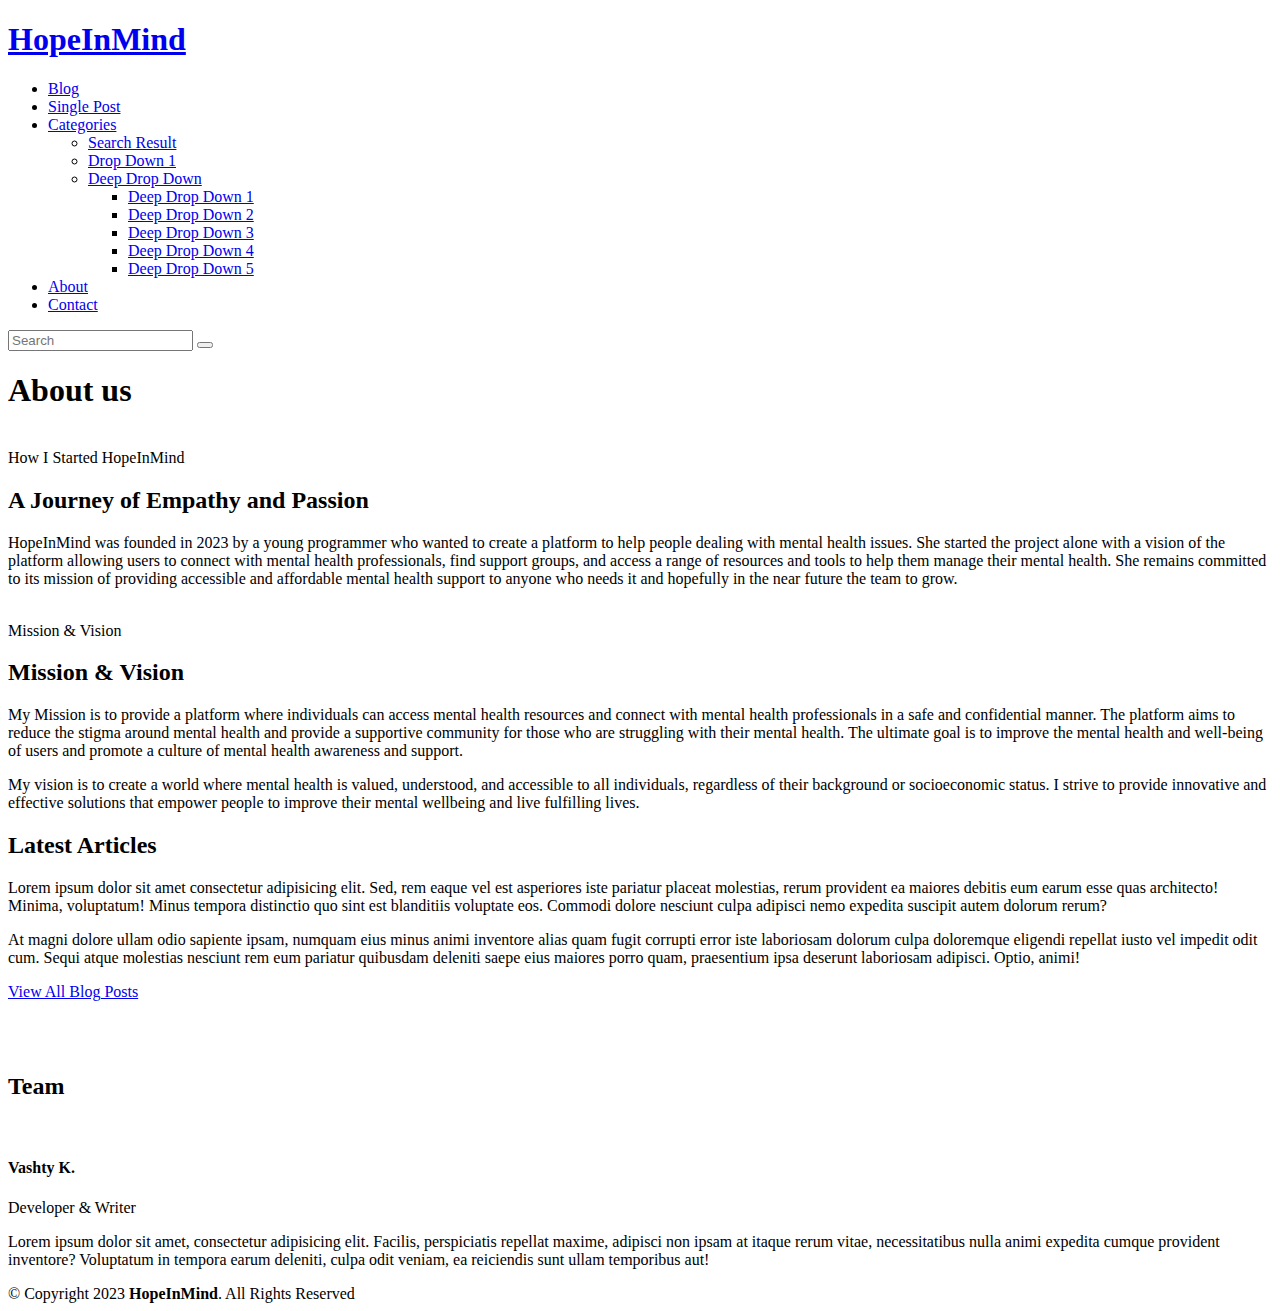
==== templates/about.html @ d7f48a9a "." ====
<!DOCTYPE html>
<html lang="en">

  <head>
    <meta charset="utf-8">
    <meta content="width=device-width, initial-scale=1.0" name="viewport">

    <title>HopeInMind</title>
    <meta content="" name="description">
    <meta content="" name="keywords">

    <!-- Favicons -->
    <link href="/static/images/favicon.png" rel="icon">
    <link href="/static/images/apple-touch-icon.png" rel="apple-touch-icon">

    <!-- Google Fonts -->
    <link rel="preconnect" href="https://fonts.googleapis.com">
    <link rel="preconnect" href="https://fonts.gstatic.com" crossorigin>
    <link
        href="https://fonts.googleapis.com/css2?family=EB+Garamond:wght@400;500&family=Inter:wght@400;500&family=Playfair+Display:ital,wght@0,400;0,700;1,400;1,700&display=swap"
        rel="stylesheet">

    <!-- Vendor CSS Files -->
    <link href="/static/vendor/bootstrap/css/bootstrap.min.css" rel="stylesheet">
    <link href="/static/vendor/bootstrap-icons/bootstrap-icons.css" rel="stylesheet">
    <link href="/static/vendor/swiper/swiper-bundle.min.css" rel="stylesheet">
    <link href="/static/vendor/glightbox/css/glightbox.min.css" rel="stylesheet">
    <link href="/static/vendor/aos/aos.css" rel="stylesheet">

    <!-- Template Main CSS Files -->
    <link href="/static/css/variables.css" rel="stylesheet">
    <link href="/static/css/main.css" rel="stylesheet">
  </head>

  <body>

    <!-- ======= Header ======= -->
    <header id="header" class="header d-flex align-items-center fixed-top">
      <div class="container-fluid container-xl d-flex align-items-center justify-content-between">

        <a href="index.html" class="logo d-flex align-items-center">
          <!-- Uncomment the line below if you also wish to use an image logo -->
          <!-- <img src="/static/images/logo.png" alt=""> -->
          <h1>HopeInMind</h1>
        </a>

        <nav id="navbar" class="navbar">
          <ul>
            <li><a href="index.html">Blog</a></li>
            <li><a href="single-post.html">Single Post</a></li>
            <li class="dropdown"><a href="category.html"><span>Categories</span> <i
                    class="bi bi-chevron-down dropdown-indicator"></i></a>
              <ul>
                <li><a href="search-result.html">Search Result</a></li>
                <li><a href="#">Drop Down 1</a></li>
                <li class="dropdown"><a href="#"><span>Deep Drop Down</span> <i
                        class="bi bi-chevron-down dropdown-indicator"></i></a>
                  <ul>
                    <li><a href="#">Deep Drop Down 1</a></li>
                    <li><a href="#">Deep Drop Down 2</a></li>
                    <li><a href="#">Deep Drop Down 3</a></li>
                    <li><a href="#">Deep Drop Down 4</a></li>
                    <li><a href="#">Deep Drop Down 5</a></li>
                  </ul>
              </ul>
            </li>

            <li><a href="about.html">About</a></li>
            <li><a href="contact.html">Contact</a></li>
          </ul>
        </nav><!-- .navbar -->

        <div class="position-relative">
          <a href="#" class="mx-2"><span class="bi-facebook"></span></a>
          <a href="#" class="mx-2"><span class="bi-twitter"></span></a>
          <a href="#" class="mx-2"><span class="bi-instagram"></span></a>

          <a href="#" class="mx-2 js-search-open"><span class="bi-search"></span></a>
          <i class="bi bi-list mobile-nav-toggle"></i>

          <!-- ======= Search Form ======= -->
          <div class="search-form-wrap js-search-form-wrap">
            <form action="search-result.html" class="search-form">
              <span class="icon bi-search"></span>
              <input type="text" placeholder="Search" class="form-control">
              <button class="btn js-search-close"><span class="bi-x"></span></button>
            </form>
          </div><!-- End Search Form -->

        </div>

      </div>

    </header><!-- End Header -->

    <main id="main">
      <section>
        <div class="container" data-aos="fade-up">
          <div class="row">
            <div class="col-lg-12 text-center mb-5">
              <h1 class="page-title">About us</h1>
            </div>
          </div>

          <div class="row mb-5">

            <div class="d-md-flex post-entry-2 half">
              <a href="#" class="me-4 thumbnail">
                <img src="/static/images/Premium Vector Pajama party.jpeg" alt="" class="images-fluid">
              </a>
              <div class="ps-md-5 mt-4 mt-md-0">
                <div class="post-meta mt-4">How I Started HopeInMind</div>
                <h2 class="mb-4 display-4">A Journey of Empathy and Passion</h2>

                <p>
                  HopeInMind was founded in 2023 by a young programmer who wanted to create a platform to
                  help people dealing with mental health issues.

                  She started the project alone with a vision of the
                  platform allowing users to connect with mental health professionals, find support groups, and access a
                  range of resources and
                  tools to help them manage their mental health.

                  She remains committed to its mission of providing accessible and affordable mental health support to
                  anyone who needs it and hopefully in the near future the team to grow.
                </p>
              </div>
            </div>

            <div class="d-md-flex post-entry-2 half mt-5">
              <a href="#" class="me-4 thumbnail order-2">
                <img src="/static/img/alex-shute-eVhVt7YcMfM-mision.jpg" alt="" class="img-fluid">
              </a>
              <div class="pe-md-5 mt-4 mt-md-0">
                <div class="post-meta mt-4">Mission &amp; Vision</div>
                <h2 class="mb-4 display-4">Mission &amp; Vision</h2>

                <p>
                  My Mission is to provide a platform where individuals can access mental health resources and connect
                  with mental health professionals in a safe and confidential manner. The platform aims to reduce the
                  stigma around mental health and provide a supportive community for those who are struggling with their
                  mental health. The ultimate goal is to improve the mental health and well-being of users and promote a
                  culture of mental health awareness and support.
                </p>
                <p>
                  My vision is to create a world where mental health is valued, understood, and accessible to all
                  individuals, regardless of their background or socioeconomic status. I strive to provide innovative
                  and effective solutions that empower people to improve their mental wellbeing and live fulfilling
                  lives.
                </p>
              </div>
            </div>

          </div>

        </div>
      </section>

      <section class="mb-5 bg-light py-5">
        <div class="container" data-aos="fade-up">
          <div class="row justify-content-between align-items-lg-center">
            <div class="col-lg-5 mb-4 mb-lg-0">
              <h2 class="display-4 mb-4">Latest Articles</h2>
              <p>Lorem ipsum dolor sit amet consectetur adipisicing elit. Sed, rem eaque vel est asperiores iste
                pariatur placeat molestias, rerum provident ea maiores debitis eum earum esse quas architecto! Minima,
                voluptatum! Minus tempora distinctio quo sint est blanditiis voluptate eos. Commodi dolore nesciunt
                culpa adipisci nemo expedita suscipit autem dolorum rerum?</p>
              <p>At magni dolore ullam odio sapiente ipsam, numquam eius minus animi inventore alias quam fugit corrupti
                error iste laboriosam dolorum culpa doloremque eligendi repellat iusto vel impedit odit cum. Sequi atque
                molestias nesciunt rem eum pariatur quibusdam deleniti saepe eius maiores porro quam, praesentium ipsa
                deserunt laboriosam adipisci. Optio, animi!</p>
              <p><a href="#" class="more">View All Blog Posts</a></p>
            </div>
            <div class="col-lg-6">
              <div class="row">
                <div class="col-6">
                  <img src="/static/images/matt-flores-thingwillbefine.jpg" alt="" class="images-fluid mb-4">
                </div>
                <div class="col-6 mt-4">
                  <img src="/static/images/ron-hope.jpg" alt="" class="images-fluid mb-4">
                </div>
              </div>
            </div>
          </div>
        </div>
      </section>

      <section>
        <div class="container" data-aos="fade-up">
          <div class="row">
            <div class="col-12 text-center mb-5">
              <div class="row justify-content-center">
                <div class="col-lg-6">
                  <h2 class="display-4"> Team</h2>
                  <div class="col-lg-4 text-center mb-5">
                    <img src="/static/images/Young Woman free vector icons designed by catkuro.png" alt=""
                        class="images-fluid rounded-circle w-50 mb-4">
                    <h4>Vashty K.</h4>
                    <span class="d-block mb-3 text-uppercase">Developer &amp; Writer</span>
                    <p>Lorem ipsum dolor sit amet, consectetur adipisicing elit. Facilis, perspiciatis repellat maxime,
                      adipisci non ipsam at itaque rerum vitae, necessitatibus nulla animi expedita cumque provident
                      inventore? Voluptatum in tempora earum deleniti, culpa odit veniam, ea reiciendis sunt ullam
                      temporibus
                      aut!</p>
                  </div>

                </div>
              </div>
            </div>
            <!-- <div class="col-lg-4 text-center mb-5">
              <img src="/static/img/person-2.jpg" alt="" class="img-fluid rounded-circle w-50 mb-4">
                <h4>Wade Warren</h4>
                <span class="d-block mb-3 text-uppercase">Founder, VP</span>
                <p>Lorem ipsum dolor sit amet, consectetur adipisicing elit. Facilis, perspiciatis repellat maxime,
                  adipisci non ipsam at itaque rerum vitae, necessitatibus nulla animi expedita cumque provident
                  inventore? Voluptatum in tempora earum deleniti, culpa odit veniam, ea reiciendis sunt ullam
                  temporibus
                  aut!</p>
            </div> -->
          </div>
        </div>
        </div>
      </section>

    </main><!-- End #main -->

    <!-- ======= Footer ======= -->
    <footer id="footer" class="footer">
      <div class="footer-legal">
        <div class="container">

          <div class="row justify-content-between">
            <div class="col-md-6 text-center text-md-start mb-3 mb-md-0">
              <div class="copyright">
                © Copyright 2023 <strong><span> HopeInMind</span></strong>. All Rights Reserved
              </div>

            </div>

            <div class="col-md-6">
              <div class="social-links mb-3 mb-lg-0 text-center text-md-end">
                <a href="#" class="twitter"><i class="bi bi-twitter"></i></a>
                <a href="#" class="facebook"><i class="bi bi-facebook"></i></a>
                <a href="#" class="instagram"><i class="bi bi-instagram"></i></a>
                <a href="#" class="google-plus"><i class="bi bi-skype"></i></a>
                <a href="#" class="linkedin"><i class="bi bi-linkedin"></i></a>
              </div>

            </div>

          </div>

        </div>
      </div>

    </footer>

    <a href="#" class="scroll-top d-flex align-items-center justify-content-center"><i
          class="bi bi-arrow-up-short"></i></a>

    <!-- Vendor JS Files -->
    <script src="/static/vendor/bootstrap/js/bootstrap.bundle.min.js"></script>
    <script src="/static/vendor/swiper/swiper-bundle.min.js"></script>
    <script src="/static/vendor/glightbox/js/glightbox.min.js"></script>
    <script src="/static/vendor/aos/aos.js"></script>
    <script src="/static/vendor/php-email-form/validate.js"></script>

    <!-- Template Main JS File -->
    <script src="/static/js/main.js"></script>

  </body>

</html>
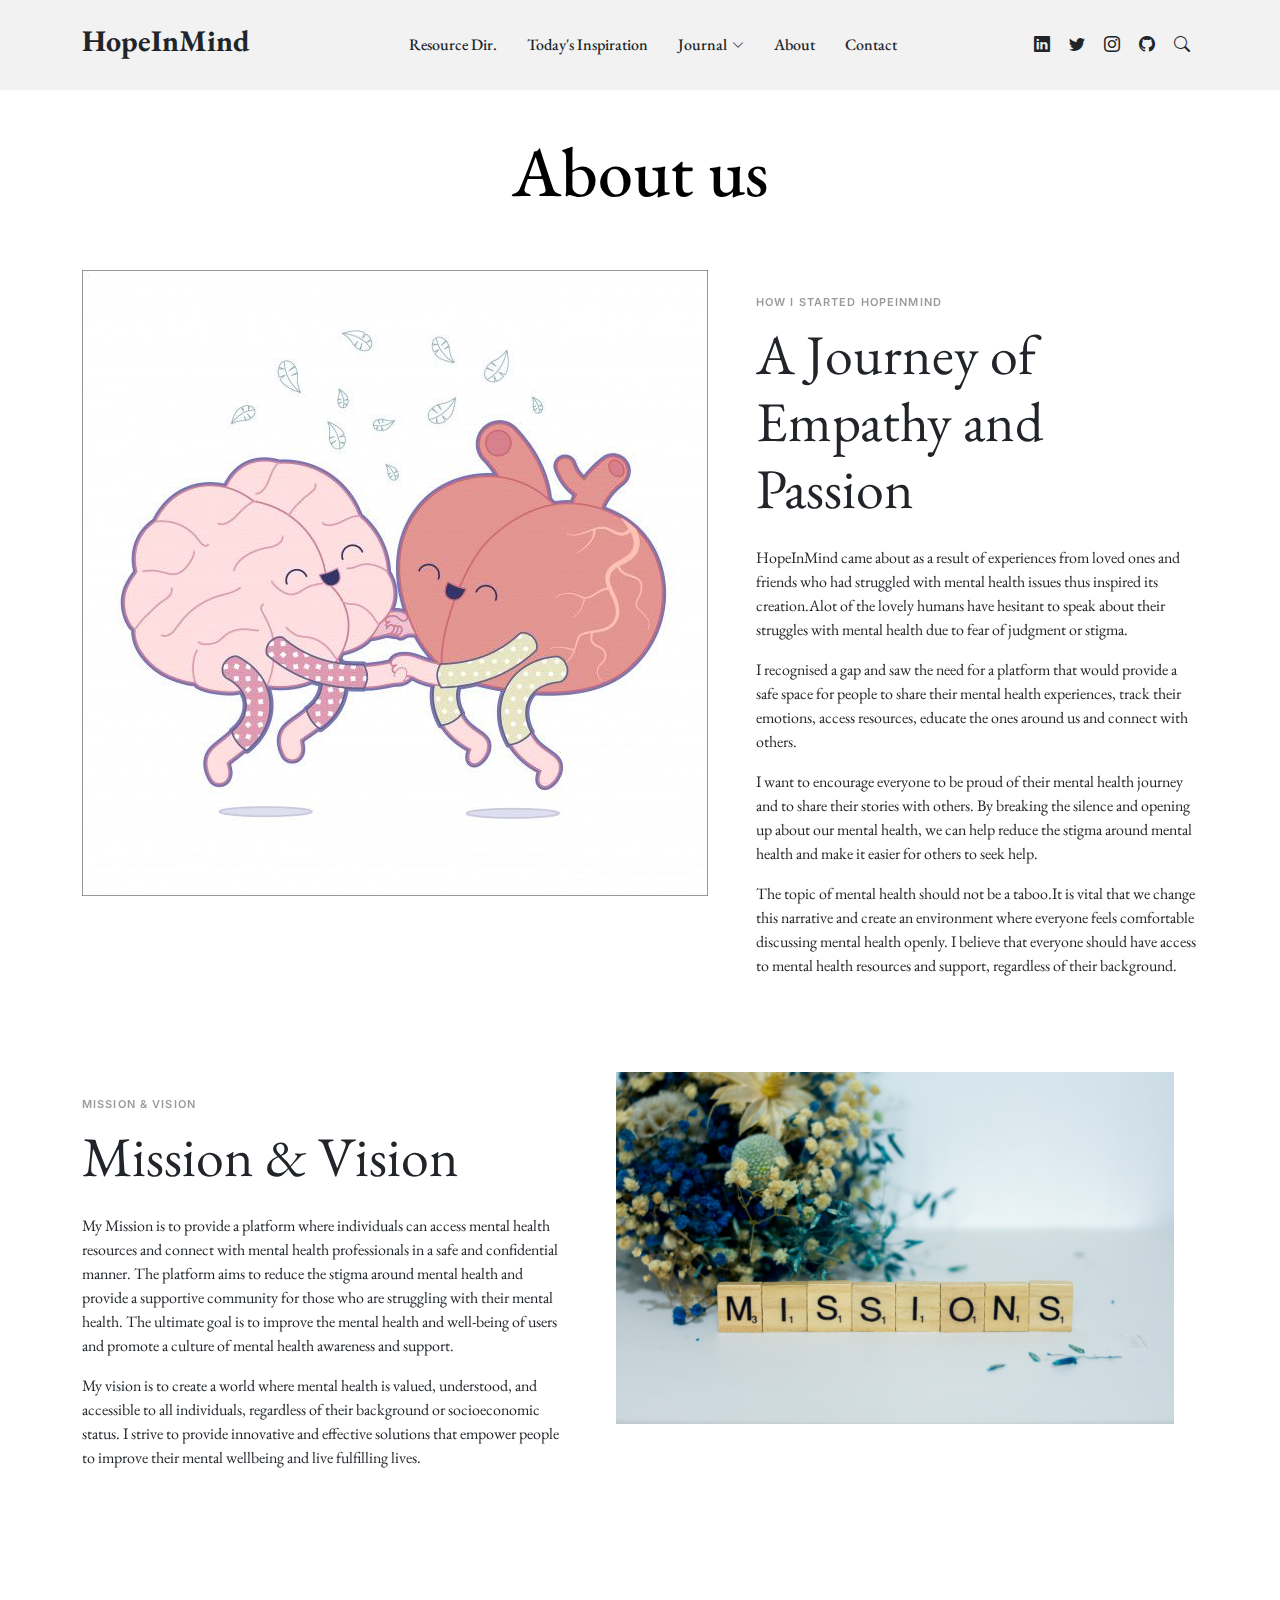
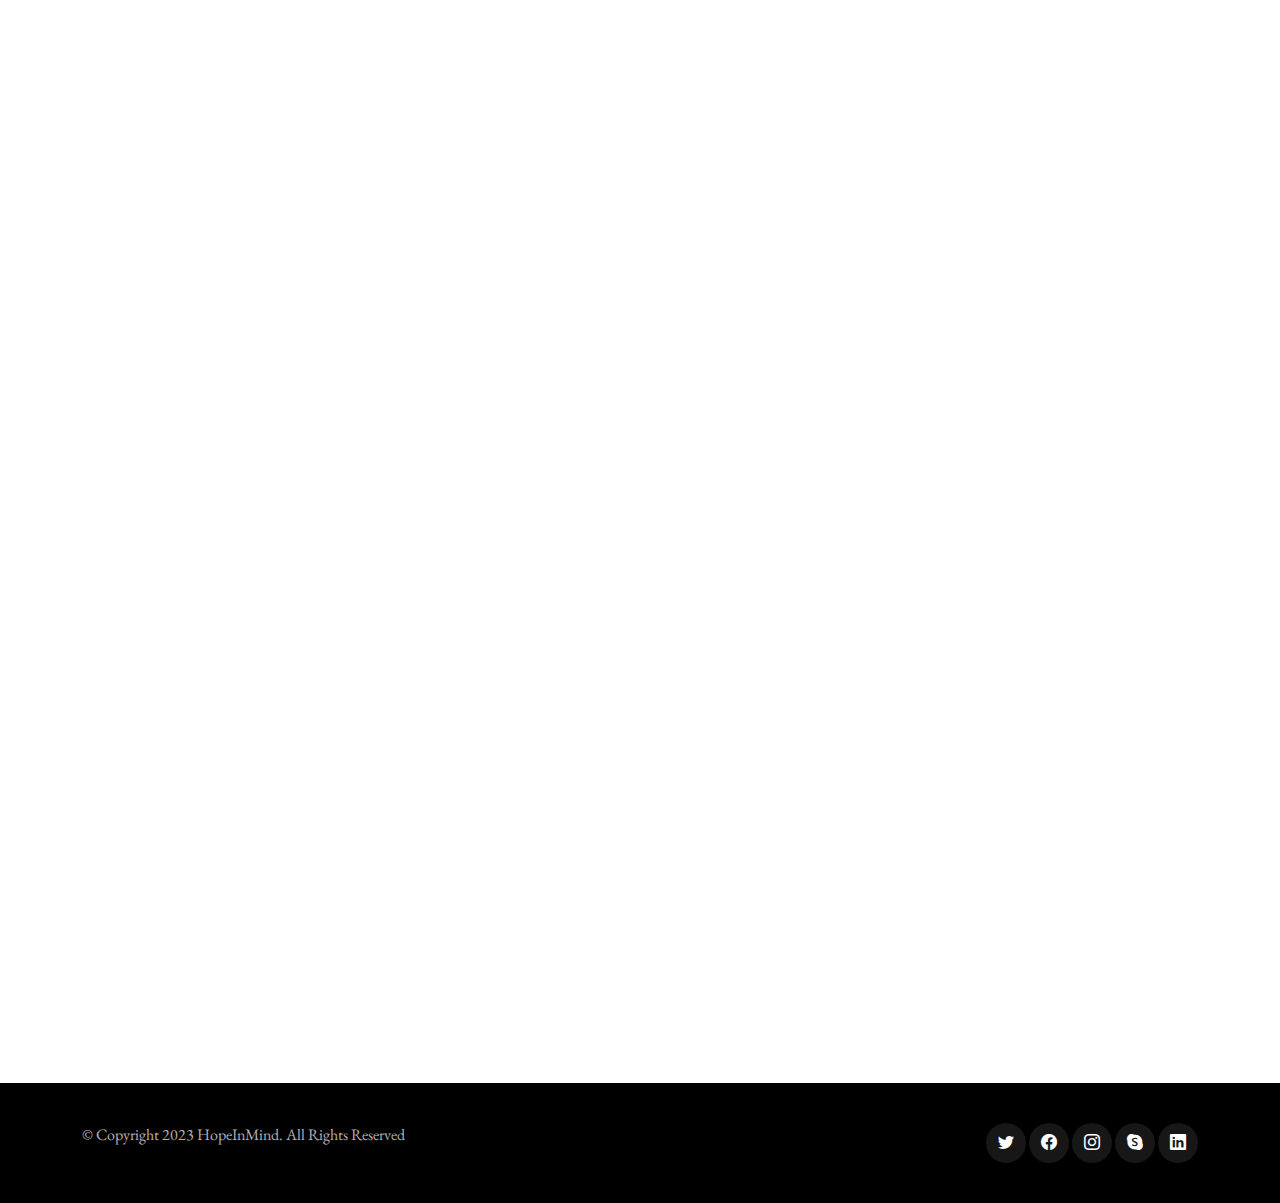
==== commit 46b4c0a4: "templates/" ====
--- a/templates/about.html
+++ b/templates/about.html
@@ -38,7 +38,7 @@
     <header id="header" class="header d-flex align-items-center fixed-top">
       <div class="container-fluid container-xl d-flex align-items-center justify-content-between">
 
-        <a href="index.html" class="logo d-flex align-items-center">
+        <a href="home.html" class="logo d-flex align-items-center">
           <!-- Uncomment the line below if you also wish to use an image logo -->
           <!-- <img src="/static/images/logo.png" alt=""> -->
           <h1>HopeInMind</h1>
@@ -46,22 +46,16 @@
 
         <nav id="navbar" class="navbar">
           <ul>
-            <li><a href="index.html">Blog</a></li>
-            <li><a href="single-post.html">Single Post</a></li>
-            <li class="dropdown"><a href="category.html"><span>Categories</span> <i
+            <li><a href="home.html">Resource Dir.</a></li>
+            <li><a href="single-post.html">Today's Inspiration</a></li>
+            <li class="dropdown"><a href="category.html"><span>Journal</span> <i
                     class="bi bi-chevron-down dropdown-indicator"></i></a>
               <ul>
+
+                <li><a href="#">Account </a></li>
+                <li><a href="#">Mood Tracker </a></li>
+                <li><a href="#">Mood Journal </a></li>
                 <li><a href="search-result.html">Search Result</a></li>
-                <li><a href="#">Drop Down 1</a></li>
-                <li class="dropdown"><a href="#"><span>Deep Drop Down</span> <i
-                        class="bi bi-chevron-down dropdown-indicator"></i></a>
-                  <ul>
-                    <li><a href="#">Deep Drop Down 1</a></li>
-                    <li><a href="#">Deep Drop Down 2</a></li>
-                    <li><a href="#">Deep Drop Down 3</a></li>
-                    <li><a href="#">Deep Drop Down 4</a></li>
-                    <li><a href="#">Deep Drop Down 5</a></li>
-                  </ul>
               </ul>
             </li>
 
@@ -71,9 +65,10 @@
         </nav><!-- .navbar -->
 
         <div class="position-relative">
-          <a href="#" class="mx-2"><span class="bi-facebook"></span></a>
+          <a href="#" class="mx-2"><span class="bi-linkedin"></span></a>
           <a href="#" class="mx-2"><span class="bi-twitter"></span></a>
           <a href="#" class="mx-2"><span class="bi-instagram"></span></a>
+          <a href="https://github.com/IVashty" class="mx-2"><span class="bi-github"></span></a>
 
           <a href="#" class="mx-2 js-search-open"><span class="bi-search"></span></a>
           <i class="bi bi-list mobile-nav-toggle"></i>
@@ -94,6 +89,7 @@
     </header><!-- End Header -->
 
     <main id="main">
+
       <section>
         <div class="container" data-aos="fade-up">
           <div class="row">
@@ -105,7 +101,7 @@
           <div class="row mb-5">
 
             <div class="d-md-flex post-entry-2 half">
-              <a href="#" class="me-4 thumbnail">
+              <a href="#" class="me-12 thumbnail">
                 <img src="/static/images/Premium Vector Pajama party.jpeg" alt="" class="images-fluid">
               </a>
               <div class="ps-md-5 mt-4 mt-md-0">
@@ -113,7 +109,7 @@
                 <h2 class="mb-4 display-4">A Journey of Empathy and Passion</h2>
 
                 <p>
-                  HopeInMind was founded in 2023 by a young programmer who wanted to create a platform to
+                  <!-- HopeInMind was founded in 2023 by a young programmer who wanted to create a platform to
                   help people dealing with mental health issues.
 
                   She started the project alone with a vision of the
@@ -122,14 +118,40 @@
                   tools to help them manage their mental health.
 
                   She remains committed to its mission of providing accessible and affordable mental health support to
-                  anyone who needs it and hopefully in the near future the team to grow.
+                  anyone who needs it and hopefully in the near future the team to grow. -->
+
+                  HopeInMind came about as a result of experiences from loved ones and friends who had struggled with
+                  mental health issues
+                  thus inspired its creation.Alot of the lovely humans have hesitant to speak about their struggles with
+                  mental health due to fear of judgment or stigma.
+                </p>
+                <p>
+                  I recognised a
+                  gap and saw the need for a platform that would provide a safe space for people to share their mental
+                  health experiences,
+                  track their emotions, access resources, educate the ones around us and connect with others.
+                </p>
+                <p>
+                  I want to encourage everyone to be proud of their mental health journey and to share their stories
+                  with others. By
+                  breaking the silence and opening up about our mental health, we can help reduce the stigma around
+                  mental health and make
+                  it easier for others to seek help.
+                </p>
+
+                <p>
+                  The topic of mental health should not be a taboo.It is vital that we change this narrative and create
+                  an environment where everyone feels comfortable discussing mental
+                  health openly.
+                  I believe that everyone should have access to mental health resources and support, regardless of their
+                  background.
                 </p>
               </div>
             </div>
 
             <div class="d-md-flex post-entry-2 half mt-5">
               <a href="#" class="me-4 thumbnail order-2">
-                <img src="/static/img/alex-shute-eVhVt7YcMfM-mision.jpg" alt="" class="img-fluid">
+                <img src="/static/images/alex-shute-eVhVt7YcMfM-mision.jpg" alt="" class="img-fluid">
               </a>
               <div class="pe-md-5 mt-4 mt-md-0">
                 <div class="post-meta mt-4">Mission &amp; Vision</div>
@@ -150,79 +172,198 @@
                 </p>
               </div>
             </div>
-
-          </div>
-
+          </div>
         </div>
       </section>
 
-      <section class="mb-5 bg-light py-5">
-        <div class="container" data-aos="fade-up">
-          <div class="row justify-content-between align-items-lg-center">
-            <div class="col-lg-5 mb-4 mb-lg-0">
-              <h2 class="display-4 mb-4">Latest Articles</h2>
-              <p>Lorem ipsum dolor sit amet consectetur adipisicing elit. Sed, rem eaque vel est asperiores iste
-                pariatur placeat molestias, rerum provident ea maiores debitis eum earum esse quas architecto! Minima,
-                voluptatum! Minus tempora distinctio quo sint est blanditiis voluptate eos. Commodi dolore nesciunt
-                culpa adipisci nemo expedita suscipit autem dolorum rerum?</p>
-              <p>At magni dolore ullam odio sapiente ipsam, numquam eius minus animi inventore alias quam fugit corrupti
-                error iste laboriosam dolorum culpa doloremque eligendi repellat iusto vel impedit odit cum. Sequi atque
-                molestias nesciunt rem eum pariatur quibusdam deleniti saepe eius maiores porro quam, praesentium ipsa
-                deserunt laboriosam adipisci. Optio, animi!</p>
-              <p><a href="#" class="more">View All Blog Posts</a></p>
-            </div>
-            <div class="col-lg-6">
-              <div class="row">
-                <div class="col-6">
-                  <img src="/static/images/matt-flores-thingwillbefine.jpg" alt="" class="images-fluid mb-4">
-                </div>
-                <div class="col-6 mt-4">
-                  <img src="/static/images/ron-hope.jpg" alt="" class="images-fluid mb-4">
-                </div>
-              </div>
-            </div>
-          </div>
-        </div>
-      </section>
 
       <section>
         <div class="container" data-aos="fade-up">
           <div class="row">
             <div class="col-12 text-center mb-5">
               <div class="row justify-content-center">
+                <h2 class="display-4">Features</h2>
+                <!-- <div class="col-lg-6">
+
+                  <p>Lorem ipsum dolor sit amet consectetur adipisicing elit. Nihil sint sed, fugit distinctio ad eius itaque deserunt doloribus harum excepturi laudantium sit officiis et eaque blanditiis. Dolore natus excepturi recusandae.</p>
+                </div> -->
+              </div>
+            </div>
+            <div class="col-lg-4 text-center mb-5">
+              <img src="/static/images/tim-marshall-cAtzHUz7Z8g-redlove.jpg" alt=""
+                  class="img-fluid bi-square w-50 mb-4" />
+              <h4>Support groups</h4>
+              <!-- <span class="d-block mb-3 text-uppercase">Founder &amp; CEO</span> -->
+              <p>
+                Support groups where you can connect with peers who are going
+                through similar experiences. These groups provide a safe and
+                supportive environment where you can share your thoughts and
+                feelings, receive validation and empathy, and give and receive
+                support. This feature can help you feel less isolated and alone,
+                and provide you with a sense of community and belonging.
+              </p>
+            </div>
+            <div class="col-lg-4 text-center mb-5">
+              <img src="/static/images/blake-wisz-Bf_ItbkEBjI-backgrond.jpg" alt=""
+                  class="img-fluid square w-50 mb-4" />
+              <h4>Mood Journaling</h4>
+              <!-- <span class="d-block mb-3 text-uppercase">Founder, VP</span> -->
+              <p>
+                This feature allows you to log your mood and write down your
+                thoughts and feelings, giving you a chance to reflect on your
+                mental and emotional state.This feature can help you identify
+                patterns in your emotions and track your progress over time.You
+                can also set reminders to log your mood at specific times of the
+                day or whenever you feel like it.
+              </p>
+            </div>
+            <div class="col-lg-4 text-center mb-5">
+              <img src="/static/images/kimberly-farmer-lUaaKCUANVI-read.jpg" alt=""
+                  class="img-fluid square w-50 mb-4" />
+              <h4>Mental Health Resources</h4>
+              <!-- <span class="d-block mb-3 text-uppercase">Editor Staff</span> -->
+              <p>
+                This feature provides access to a wide range of mental health
+                resources, including articles, videos, podcasts, and more. These
+                resources cover a variety of topics related to mental health,
+                such as anxiety, depression, stress, and self-care. You can
+                browse through the resources and find the ones that resonate
+                with you the most. This feature can help you educate yourself
+                about mental health and find strategies for managing your mental
+                and emotional wellbeing.
+              </p>
+            </div>
+            <!-- <div class="col-lg-4 text-center mb-5">
+                  <img src="assets/img/person-4.jpg" alt="" class="img-fluid rounded-circle w-50 mb-4">
+                  <h4>Cameron Williamson</h4>
+                  <span class="d-block mb-3 text-uppercase">Editor Staff</span>
+                  <p>Lorem ipsum dolor sit amet, consectetur adipisicing elit. Facilis, perspiciatis repellat maxime, adipisci non ipsam at itaque rerum vitae, necessitatibus nulla animi expedita cumque provident inventore? Voluptatum in tempora earum deleniti, culpa odit veniam, ea reiciendis sunt ullam temporibus aut!</p>
+                </div>
+                <div class="col-lg-4 text-center mb-5">
+                  <img src="assets/img/person-5.jpg" alt="" class="img-fluid rounded-circle w-50 mb-4">
+                  <h4>Cameron Williamson</h4>
+                  <span class="d-block mb-3 text-uppercase">Editor Staff</span>
+                  <p>Lorem ipsum dolor sit amet, consectetur adipisicing elit. Facilis, perspiciatis repellat maxime, adipisci non ipsam at itaque rerum vitae, necessitatibus nulla animi expedita cumque provident inventore? Voluptatum in tempora earum deleniti, culpa odit veniam, ea reiciendis sunt ullam temporibus aut!</p>
+                </div>
+                <div class="col-lg-4 text-center mb-5">
+                  <img src="assets/img/person-6.jpg" alt="" class="img-fluid rounded-circle w-50 mb-4">
+                  <h4>Cameron Williamson</h4>
+                  <span class="d-block mb-3 text-uppercase">Editor Staff</span>
+                  <p>Lorem ipsum dolor sit amet, consectetur adipisicing elit. Facilis, perspiciatis repellat maxime, adipisci non ipsam at itaque rerum vitae, necessitatibus nulla animi expedita cumque provident inventore? Voluptatum in tempora earum deleniti, culpa odit veniam, ea reiciendis sunt ullam temporibus aut!</p>
+                </div> -->
+          </div>
+        </div>
+      </section>
+
+      <section>
+        <div class="container" data-aos="fade-up">
+          <div class="col-lg-12 text-center mb-5">
+            <h1 class="page-title">The Team</h1>
+          </div>
+          <div class="newWrapper">
+            <div class="person1" style="float:left; display:inline-block; ">
+              <span style="float:left;width: 30%;">
+                <img src="/static/images/DALL·E 2023-03-28 18.23.37 - beautiful black girrl with lovely eyes but teary that looks anxious and is introvert.png"
+                    alt="" class="img-fluid bi-square w-40 mb-4" />
+              </span>
+              <span style="float:right;width: 60%;">
+                <h4>Vashty Kuria</h4>
+                <span class="d-block mb-3 text-uppercase">Founder &amp; Writer</span>
+                <p style="float:center; display:block;">
+                  I am a young programmer who wants to create a platform to
+                  help people dealing with mental health issues by providing
+                  sourced support and resources to anyone in need.I realized
+                  that many people struggled to access affordable and
+                  accessible mental health resources.Currently, the project is solely led by me, but my hope is to
+                  expand the team, including professionals and volunteers
+                  who share the same vision.
+                </p>
+                <p>Get in touch with me</p>
+                <div class="position-relative">
+                  <a href="#" class="mx-2"><span class="bi-linkedin"></span></a>
+                  <a href="#" class="mx-2"><span class="bi-twitter"></span></a>
+                  <a href="#" class="mx-2"><span class="bi-instagram"></span></a>
+                  <a href="https://github.com/IVashty" class="mx-2"><span class="bi-github"></span></a>
+                </div>
+              </span>
+            </div>
+          </div>
+
+        </div>
+
+        <!-- <div class="container" data-aos="fade-up">
+          <div class="row">
+            <div class="col-12 text-center mb-12">
+              <div class="row justify-content-center">
                 <div class="col-lg-6">
-                  <h2 class="display-4"> Team</h2>
-                  <div class="col-lg-4 text-center mb-5">
-                    <img src="/static/images/Young Woman free vector icons designed by catkuro.png" alt=""
-                        class="images-fluid rounded-circle w-50 mb-4">
-                    <h4>Vashty K.</h4>
-                    <span class="d-block mb-3 text-uppercase">Developer &amp; Writer</span>
-                    <p>Lorem ipsum dolor sit amet, consectetur adipisicing elit. Facilis, perspiciatis repellat maxime,
-                      adipisci non ipsam at itaque rerum vitae, necessitatibus nulla animi expedita cumque provident
-                      inventore? Voluptatum in tempora earum deleniti, culpa odit veniam, ea reiciendis sunt ullam
-                      temporibus
-                      aut!</p>
+                  <h2 class="display-4">The Team</h2>
+                  <img src="/static/images/Young Woman free vector icons designed by catkuro.png" alt="" class="img-fluid square w-50 mb-4" />
+                  <h4>Vashty Kuria</h4>
+                  <span class="d-block mb-3 text-uppercase">Founder &amp; Writer</span>
+                  <p>
+                    I am a young programmer who wants to create a platform to
+                    help people dealing with mental health issues by providing
+                    sourced support and resources to anyone in need.I realized
+                    that many people struggled to access affordable and
+                    accessible mental health resources.Currently, the project is solely led by me, but my hope is to
+                    expand the team, including professionals and volunteers
+                    who share the same vision
+                  </p>
+                  <p>Get in touch with me</p>
+                  <div class="position-relative">
+                    <a href="#" class="mx-2"><span class="bi-linkedin"></span></a>
+                    <a href="#" class="mx-2"><span class="bi-twitter"></span></a>
+                    <a href="#" class="mx-2"><span class="bi-instagram"></span></a>
+                    <a href="https://github.com/IVashty" class="mx-2"><span class="bi-github"></span></a>
                   </div>
 
                 </div>
               </div>
             </div>
             <!-- <div class="col-lg-4 text-center mb-5">
-              <img src="/static/img/person-2.jpg" alt="" class="img-fluid rounded-circle w-50 mb-4">
-                <h4>Wade Warren</h4>
-                <span class="d-block mb-3 text-uppercase">Founder, VP</span>
-                <p>Lorem ipsum dolor sit amet, consectetur adipisicing elit. Facilis, perspiciatis repellat maxime,
-                  adipisci non ipsam at itaque rerum vitae, necessitatibus nulla animi expedita cumque provident
-                  inventore? Voluptatum in tempora earum deleniti, culpa odit veniam, ea reiciendis sunt ullam
-                  temporibus
-                  aut!</p>
-            </div> -->
-          </div>
-        </div>
-        </div>
+                  <img src="assets/img/person-1.jpg" alt="" class="img-fluid rounded-circle w-50 mb-4">
+                  <h4>Cameron Williamson</h4>
+                  <span class="d-block mb-3 text-uppercase">Founder &amp; CEO</span>
+                  <p>Lorem ipsum dolor sit amet, consectetur adipisicing elit. Facilis, perspiciatis repellat maxime, adipisci non ipsam at itaque rerum vitae, necessitatibus nulla animi expedita cumque provident inventore? Voluptatum in tempora earum deleniti, culpa odit veniam, ea reiciendis sunt ullam temporibus aut!</p>
+                </div>
+                <div class="col-lg-4 text-center mb-5">
+                  <img src="assets/img/person-2.jpg" alt="" class="img-fluid rounded-circle w-50 mb-4">
+                  <h4>Wade Warren</h4>
+                  <span class="d-block mb-3 text-uppercase">Founder, VP</span>
+                  <p>Lorem ipsum dolor sit amet, consectetur adipisicing elit. Facilis, perspiciatis repellat maxime, adipisci non ipsam at itaque rerum vitae, necessitatibus nulla animi expedita cumque provident inventore? Voluptatum in tempora earum deleniti, culpa odit veniam, ea reiciendis sunt ullam temporibus aut!</p>
+                </div>
+                <div class="col-lg-4 text-center mb-5">
+                  <img src="assets/img/person-3.jpg" alt="" class="img-fluid rounded-circle w-50 mb-4">
+                  <h4>Jane Cooper</h4>
+                  <span class="d-block mb-3 text-uppercase">Editor Staff</span>
+                  <p>Lorem ipsum dolor sit amet, consectetur adipisicing elit. Facilis, perspiciatis repellat maxime, adipisci non ipsam at itaque rerum vitae, necessitatibus nulla animi expedita cumque provident inventore? Voluptatum in tempora earum deleniti, culpa odit veniam, ea reiciendis sunt ullam temporibus aut!</p>
+                </div>
+                <div class="col-lg-4 text-center mb-5">
+                  <img src="assets/img/person-4.jpg" alt="" class="img-fluid rounded-circle w-50 mb-4">
+                  <h4>Cameron Williamson</h4>
+                  <span class="d-block mb-3 text-uppercase">Editor Staff</span>
+                  <p>Lorem ipsum dolor sit amet, consectetur adipisicing elit. Facilis, perspiciatis repellat maxime, adipisci non ipsam at itaque rerum vitae, necessitatibus nulla animi expedita cumque provident inventore? Voluptatum in tempora earum deleniti, culpa odit veniam, ea reiciendis sunt ullam temporibus aut!</p>
+                </div>
+                <div class="col-lg-4 text-center mb-5">
+                  <img src="assets/img/person-5.jpg" alt="" class="img-fluid rounded-circle w-50 mb-4">
+                  <h4>Cameron Williamson</h4>
+                  <span class="d-block mb-3 text-uppercase">Editor Staff</span>
+                  <p>Lorem ipsum dolor sit amet, consectetur adipisicing elit. Facilis, perspiciatis repellat maxime, adipisci non ipsam at itaque rerum vitae, necessitatibus nulla animi expedita cumque provident inventore? Voluptatum in tempora earum deleniti, culpa odit veniam, ea reiciendis sunt ullam temporibus aut!</p>
+                </div>
+                <div class="col-lg-4 text-center mb-5">
+                  <img src="assets/img/person-6.jpg" alt="" class="img-fluid rounded-circle w-50 mb-4">
+                  <h4>Cameron Williamson</h4>
+                  <span class="d-block mb-3 text-uppercase">Editor Staff</span>
+                  <p>Lorem ipsum dolor sit amet, consectetur adipisicing elit. Facilis, perspiciatis repellat maxime, adipisci non ipsam at itaque rerum vitae, necessitatibus nulla animi expedita cumque provident inventore? Voluptatum in tempora earum deleniti, culpa odit veniam, ea reiciendis sunt ullam temporibus aut!</p>
+                </div> -->
+        </div>
+        </div>
+
       </section>
 
-    </main><!-- End #main -->
+
+    </main>
+    <!-- End #main -->
 
     <!-- ======= Footer ======= -->
     <footer id="footer" class="footer">
